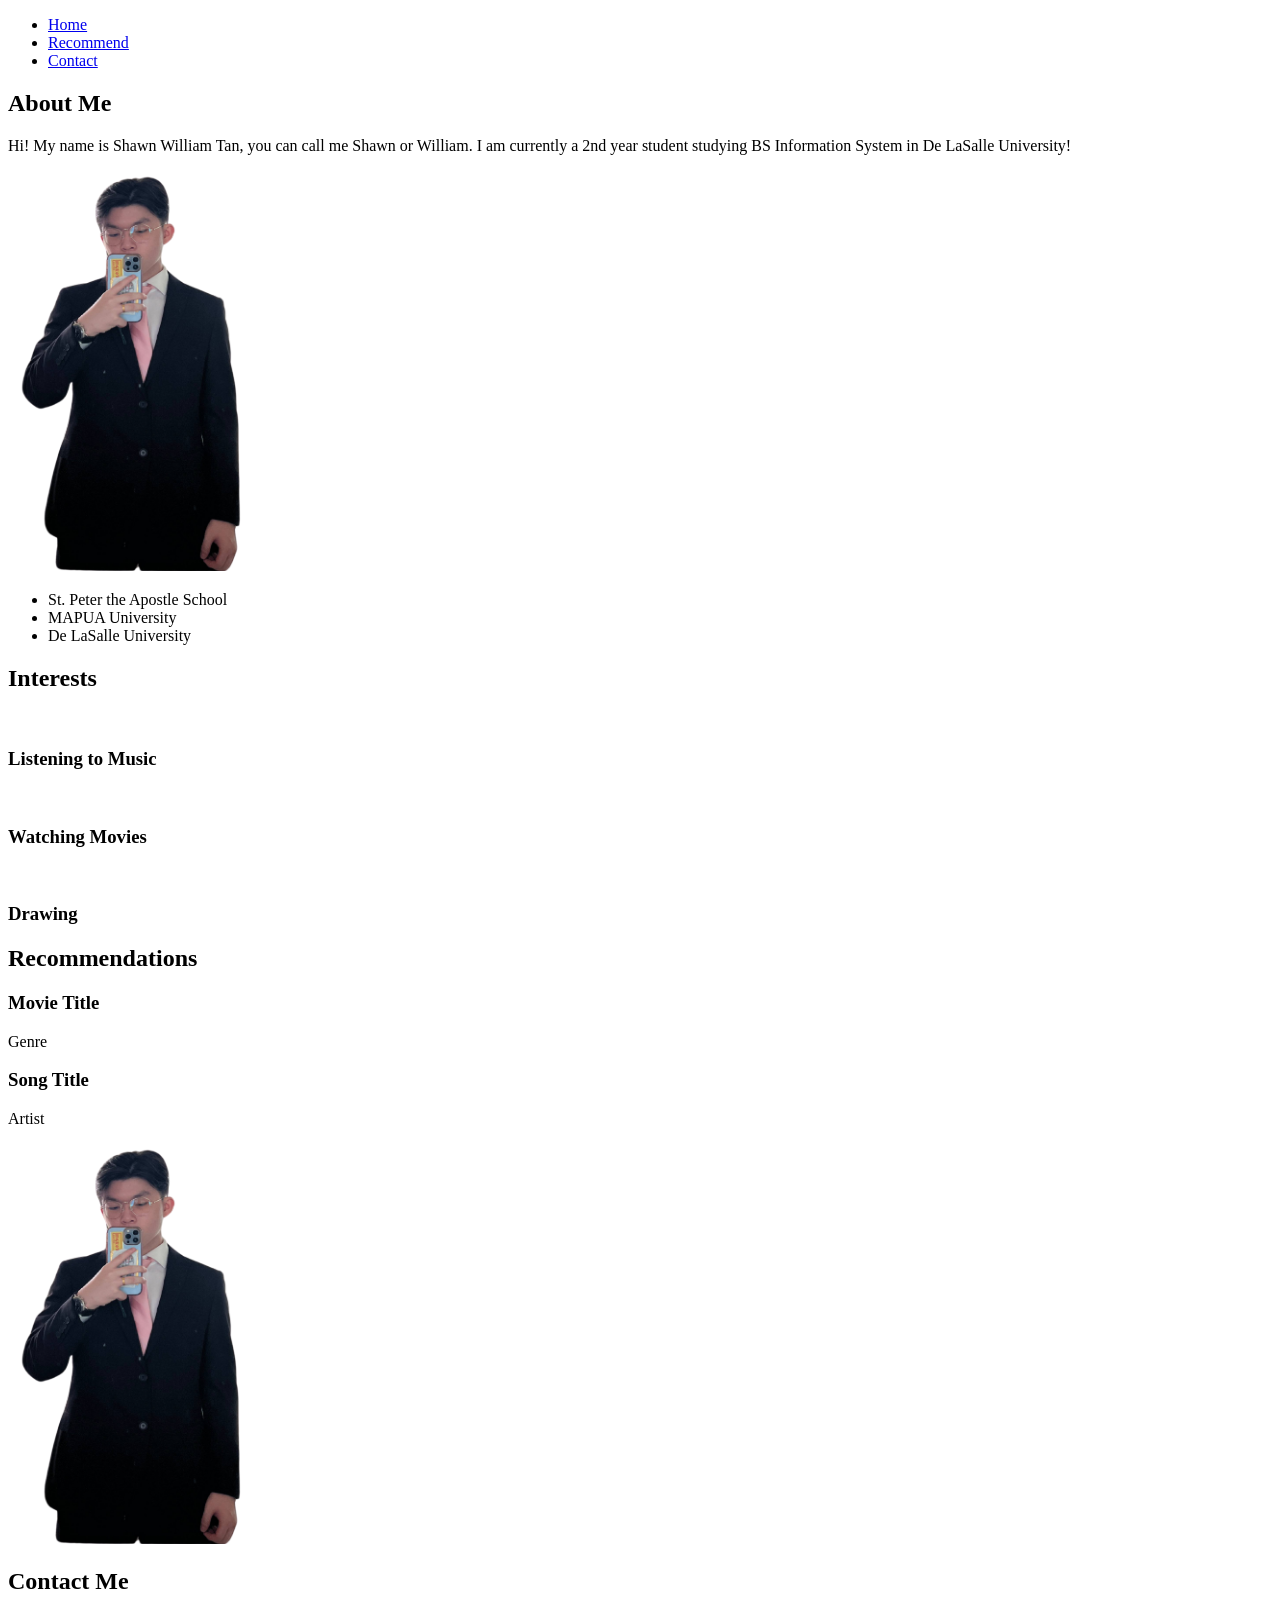
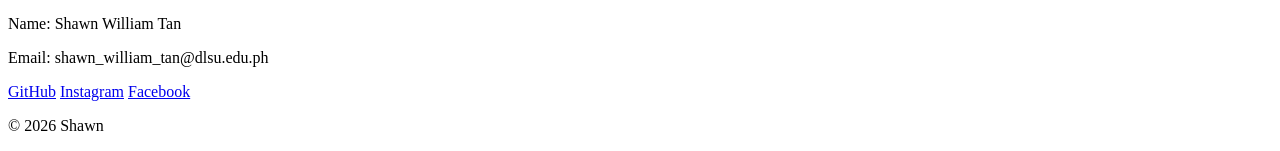
==== index.html @ 8589c16f "Initial website upload" ====
<!DOCTYPE html>
<html lang="en">
<head>
  <meta charset="UTF-8">
  <meta name="viewport" content="width=device-width, initial-scale=1.0">
  <title>CCAPDEV</title>
  <link rel="stylesheet" href="style.css">
</head>

<body>

  <!-- NAVBAR -->
  <header class="header">
    <nav class="navbarcontainer">

      <ul class="nav-links">
        <li><a href="#home">Home</a></li>
        <li><a href="#recommend">Recommend</a></li>
        <li><a href="#contact">Contact</a></li>
      </ul>

    </nav>
  </header>

  <main>

    <!-- ABOUT -->
    <section id="home" class="about">
      <div class="aboutcontainer">

        <div class="abouttext">
          <h2>About Me</h2>
          <p>
            Hi! My name is Shawn William Tan, you can call me Shawn or William. I am currently a 2nd year student studying BS Information System in De LaSalle University!
          </p>

        <div class="aboutimage">
          <img src="resources/profile.jpg" alt="Profile" width="250" height="400">
        </div>

          <ul class="Past Schools">
            <li>St. Peter the Apostle School</li>
            <li>MAPUA University</li>
            <li>De LaSalle University</li>
          </ul>
        </div>

        

      </div>
    </section>

    <!-- INTERESTS -->
    <section class="interests">
      <div class="interestcontainer">

        <h2>Interests</h2>

        <div class="card-grid">

          <article class="card">
            <img src="images/music.jpg" alt="">
            <h3>Listening to Music</h3>
          </article>

          <article class="card">
            <img src="images/movie.jpg" alt="">
            <h3>Watching Movies</h3>
          </article>

          <article class="card">
            <img src="images/drawing.jpg" alt="">
            <h3>Drawing</h3>
          </article>

        </div>

      </div>
    </section>

    <!-- RECOMMENDATIONS -->
    <section id="recommend" class="recommendations">
      <div class="container">

        <h2>Recommendations</h2>

        <div class="recommend-grid">

          <article class="recommend-card">
            <h3>Movie Title</h3>
            <p>Genre</p>
          </article>

          <article class="recommend-card">
            <h3>Song Title</h3>
            <p>Artist</p>
          </article>

        </div>

      </div>
    </section>

    <!-- CONTACT -->
    <section id="contact" class="contact">
      <div class="container contact-layout">

        <div class="contact-image">
          <img src="resources/profile.jpg" width="250" height="400">
        </div>

        <div class="contact-info">
          <h2>Contact Me</h2>

          <p>Name: Shawn William Tan</p>
          <p>Email: shawn_william_tan@dlsu.edu.ph</p>

          <div class="social-links">
            <a href="#">GitHub</a>
            <a href="#">Instagram</a>
            <a href="#">Facebook</a>
          </div>

        </div>

      </div>
    </section>

  </main>

  <footer class="footer">
    <p>© 2026 Shawn</p>
  </footer>

</body>
</html>
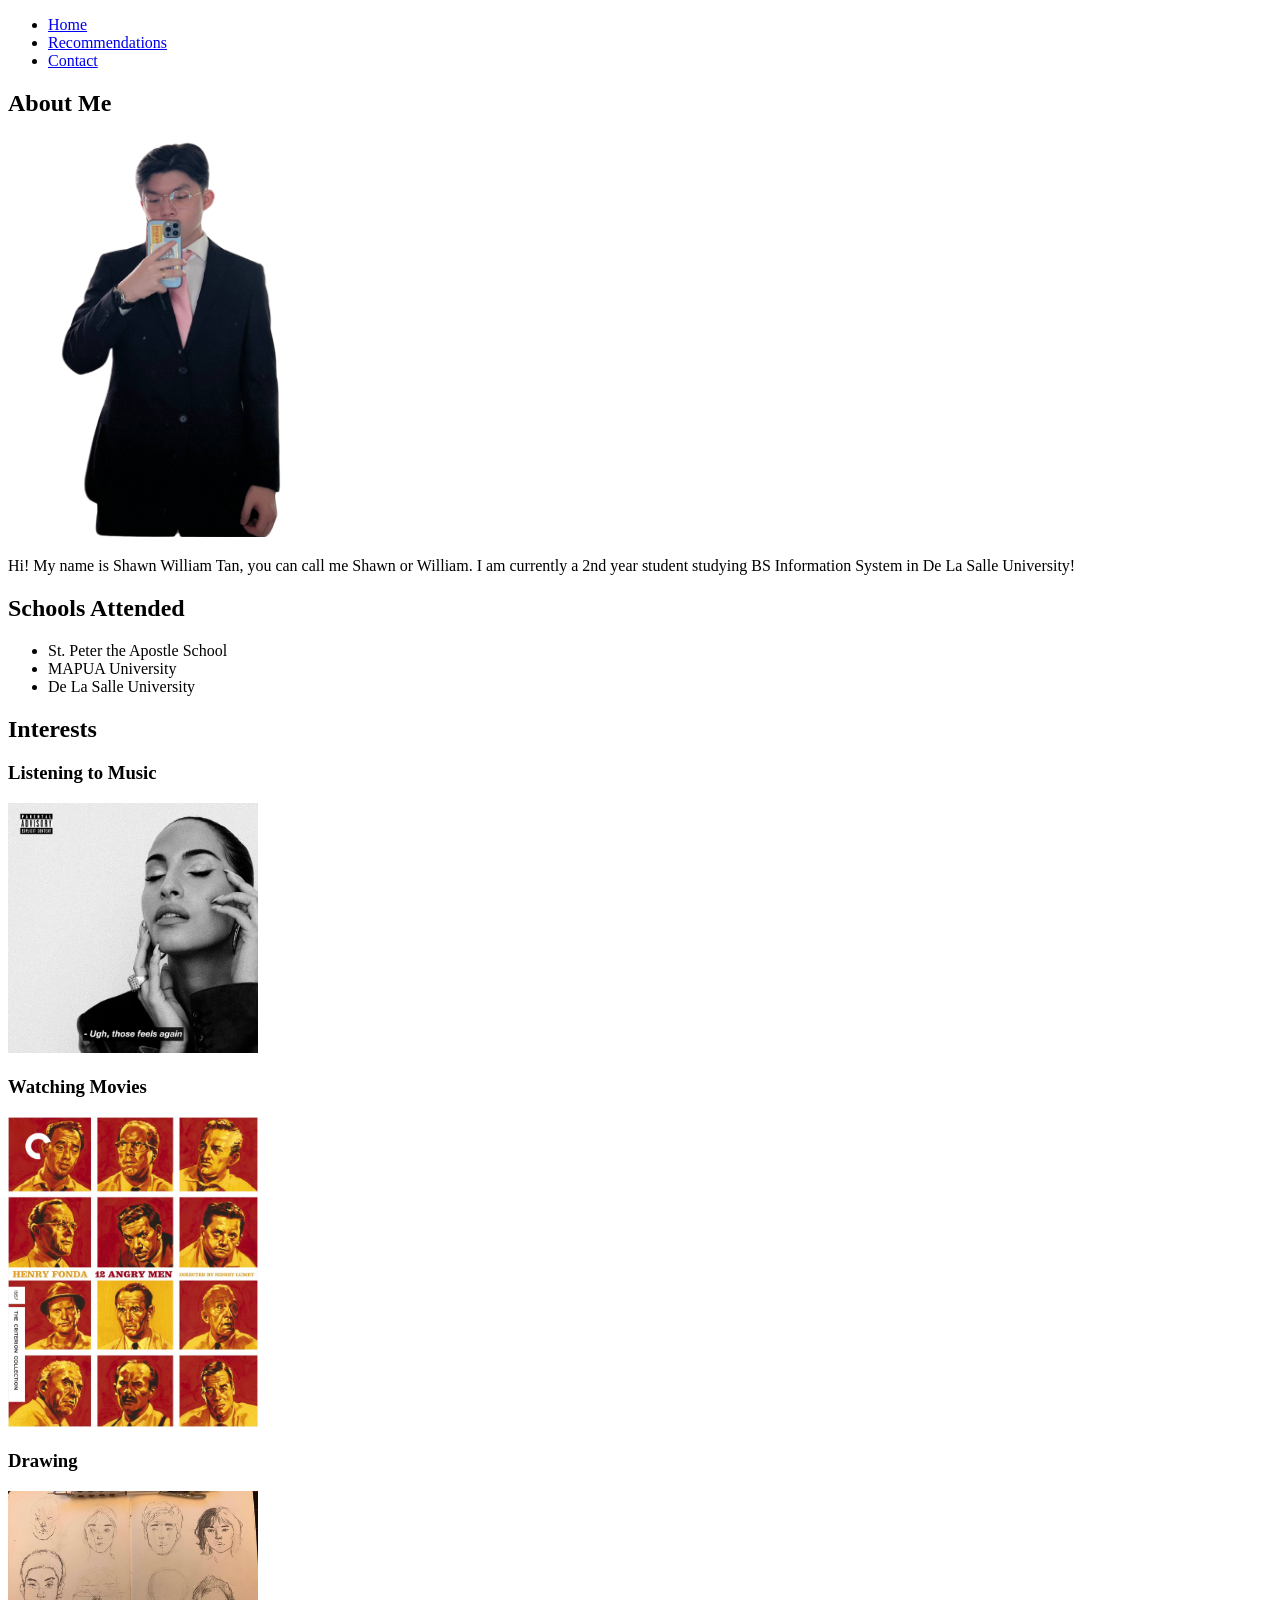
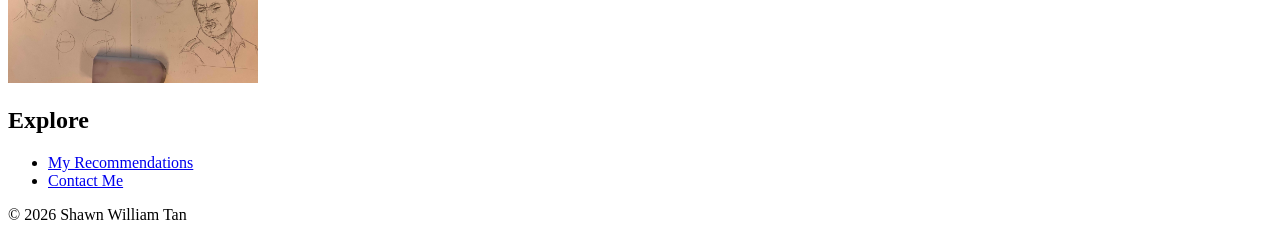
==== commit d30af78e: "More updates" ====
--- a/index.html
+++ b/index.html
@@ -1,136 +1,81 @@
 <!DOCTYPE html>
 <html lang="en">
-<head>
-  <meta charset="UTF-8">
-  <meta name="viewport" content="width=device-width, initial-scale=1.0">
-  <title>CCAPDEV</title>
-  <link rel="stylesheet" href="style.css">
-</head>
+  <head>
+    <meta charset="UTF-8">
+    <meta name="viewport" content="width=device-width, initial-scale=1.0">
+    <title>Shawn William Tan - Home</title>
+  </head>
 
-<body>
+  <body>
 
-  <!-- NAVBAR -->
-  <header class="header">
-    <nav class="navbarcontainer">
+    <header>
+      <nav>
+        <ul>
+          <li><a href="index.html">Home</a></li>
+          <li><a href="recommend.html">Recommendations</a></li>
+          <li><a href="contact.html">Contact</a></li>
+        </ul>
+      </nav>
+    </header>
 
-      <ul class="nav-links">
-        <li><a href="#home">Home</a></li>
-        <li><a href="#recommend">Recommend</a></li>
-        <li><a href="#contact">Contact</a></li>
-      </ul>
+    <main>
 
-    </nav>
-  </header>
+      <!-- ABOUT ME -->
+      <section id="about">
+        <h1>About Me</h1>
 
-  <main>
+        <figure>
+          <img src="resources/profile.jpg" alt="Profile Photo" width="250" height="400">
+        </figure>
 
-    <!-- ABOUT -->
-    <section id="home" class="about">
-      <div class="aboutcontainer">
+        <p>
+          Hi! My name is Shawn William Tan, you can call me Shawn or William.
+          I am currently a 2nd year student studying BS Information System in
+          De La Salle University!
+        </p>
 
-        <div class="abouttext">
-          <h2>About Me</h2>
-          <p>
-            Hi! My name is Shawn William Tan, you can call me Shawn or William. I am currently a 2nd year student studying BS Information System in De LaSalle University!
-          </p>
+        <h2>Schools Attended</h2>
+        <ul>
+          <li>St. Peter the Apostle School</li>
+          <li>MAPUA University</li>
+          <li>De La Salle University</li>
+        </ul>
+      </section>
 
-        <div class="aboutimage">
-          <img src="resources/profile.jpg" alt="Profile" width="250" height="400">
-        </div>
-
-          <ul class="Past Schools">
-            <li>St. Peter the Apostle School</li>
-            <li>MAPUA University</li>
-            <li>De LaSalle University</li>
-          </ul>
-        </div>
-
-        
-
-      </div>
-    </section>
-
-    <!-- INTERESTS -->
-    <section class="interests">
-      <div class="interestcontainer">
-
+      <!-- INTERESTS -->
+      <section id="interests">
         <h2>Interests</h2>
 
-        <div class="card-grid">
+        <article>
+            <h3>Listening to Music</h3>
+            <img src="resources/favmusic.jpg" alt="Music illustration" width="250">
+        </article>
 
-          <article class="card">
-            <img src="images/music.jpg" alt="">
-            <h3>Listening to Music</h3>
-          </article>
+        <article>
+            <h3>Watching Movies</h3>
+            <img src="resources/favmovie.jpg" alt="Movies illustration" width="250"> 
+        </article>
 
-          <article class="card">
-            <img src="images/movie.jpg" alt="">
-            <h3>Watching Movies</h3>
-          </article>
+        <article>
+            <h3>Drawing</h3>
+            <img src="resources/drawing.jpg" alt="Drawing illustration" width="250">
+        </article>
+      </section>
 
-          <article class="card">
-            <img src="images/drawing.jpg" alt="">
-            <h3>Drawing</h3>
-          </article>
+      <!-- INTERNAL PAGE LINKS -->
+      <section id="page-links">
+        <h2>Explore</h2>
+        <ul>
+          <li><a href="recommend.html">My Recommendations</a></li>
+          <li><a href="contact.html">Contact Me</a></li>
+        </ul>
+      </section>
 
-        </div>
+    </main>
 
-      </div>
-    </section>
+    <footer>
+      <p>&copy; 2026 Shawn William Tan</p>
+    </footer>
 
-    <!-- RECOMMENDATIONS -->
-    <section id="recommend" class="recommendations">
-      <div class="container">
-
-        <h2>Recommendations</h2>
-
-        <div class="recommend-grid">
-
-          <article class="recommend-card">
-            <h3>Movie Title</h3>
-            <p>Genre</p>
-          </article>
-
-          <article class="recommend-card">
-            <h3>Song Title</h3>
-            <p>Artist</p>
-          </article>
-
-        </div>
-
-      </div>
-    </section>
-
-    <!-- CONTACT -->
-    <section id="contact" class="contact">
-      <div class="container contact-layout">
-
-        <div class="contact-image">
-          <img src="resources/profile.jpg" width="250" height="400">
-        </div>
-
-        <div class="contact-info">
-          <h2>Contact Me</h2>
-
-          <p>Name: Shawn William Tan</p>
-          <p>Email: shawn_william_tan@dlsu.edu.ph</p>
-
-          <div class="social-links">
-            <a href="#">GitHub</a>
-            <a href="#">Instagram</a>
-            <a href="#">Facebook</a>
-          </div>
-
-        </div>
-
-      </div>
-    </section>
-
-  </main>
-
-  <footer class="footer">
-    <p>© 2026 Shawn</p>
-  </footer>
-
-</body>
-</html>+  </body>
+</html>
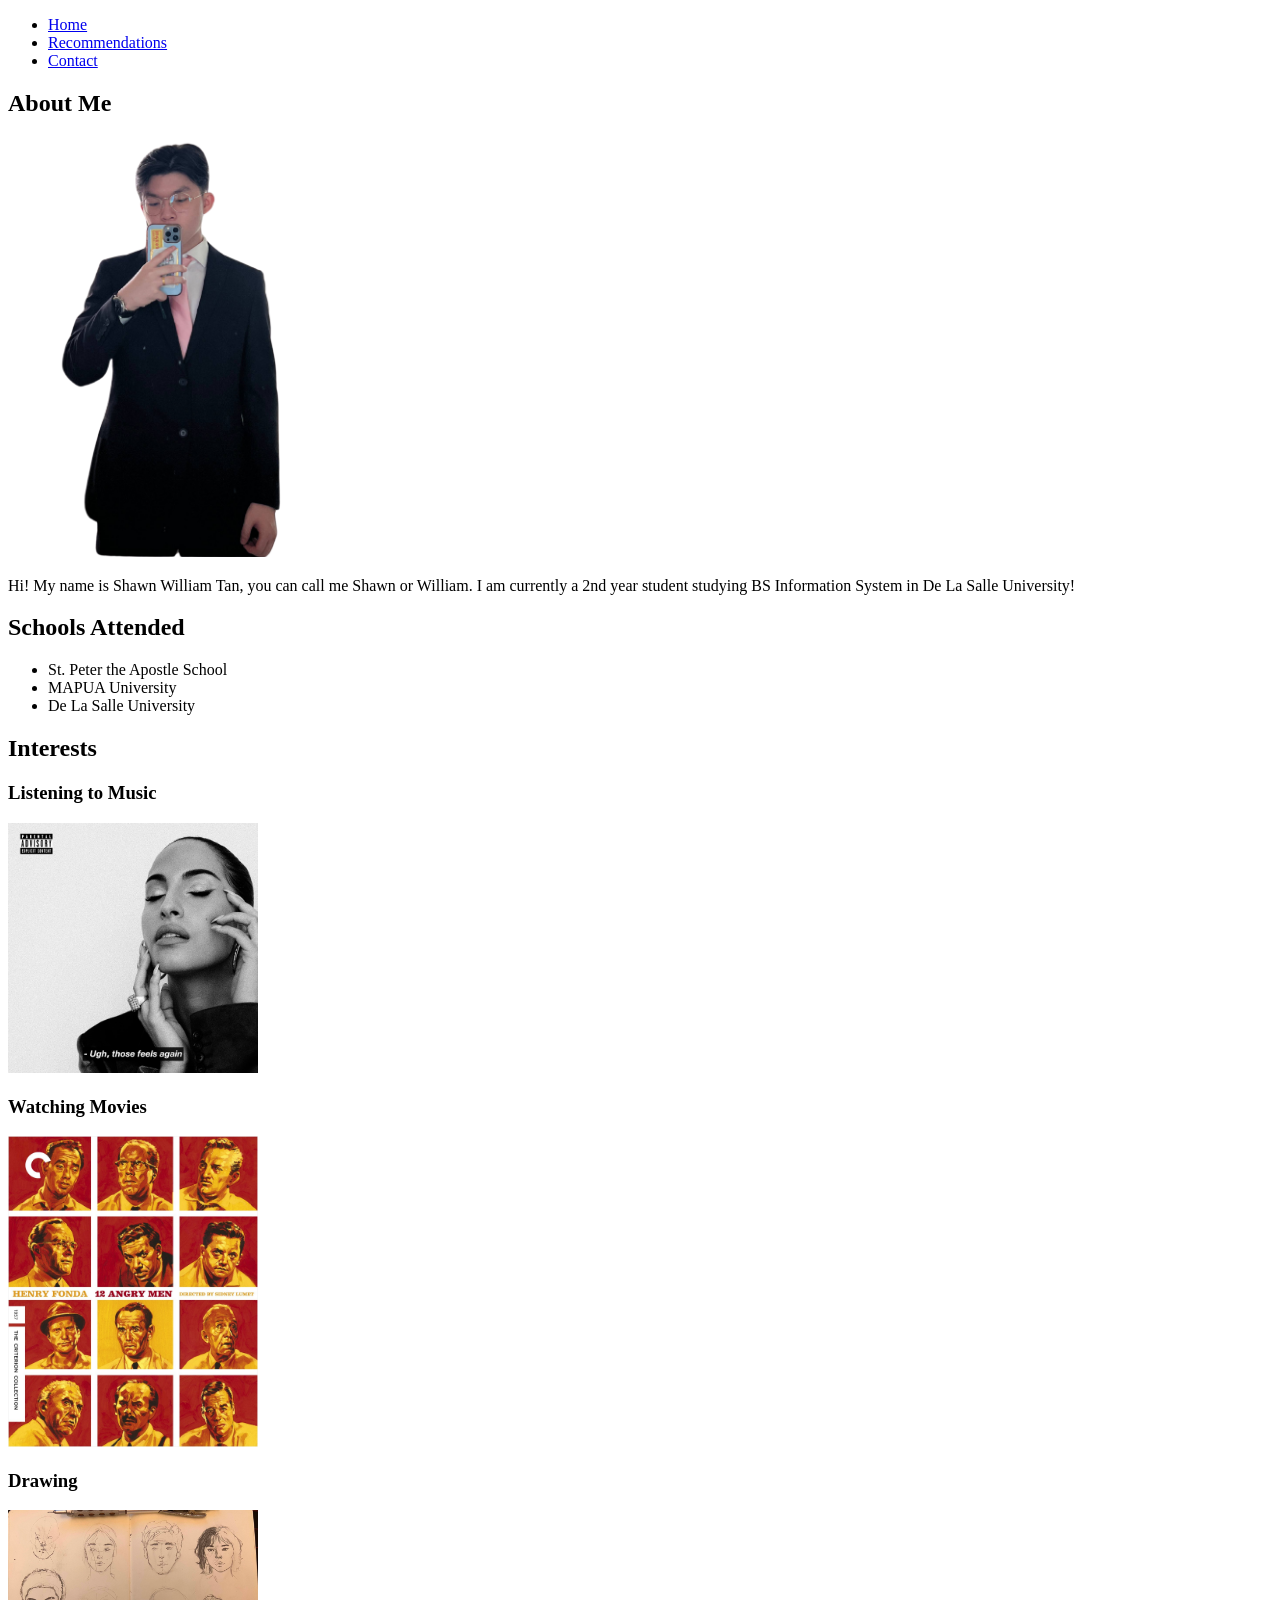
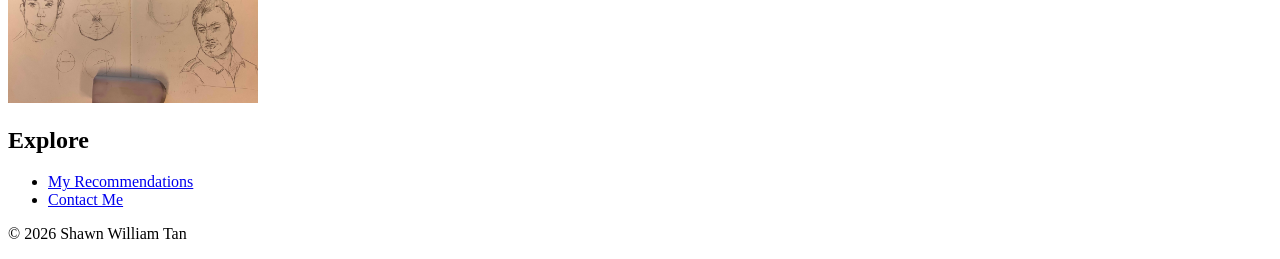
==== commit 63348c93: "more updates" ====
--- a/index.html
+++ b/index.html
@@ -1,13 +1,12 @@
-<!DOCTYPE html>
+<!doctype html>
 <html lang="en">
   <head>
-    <meta charset="UTF-8">
-    <meta name="viewport" content="width=device-width, initial-scale=1.0">
-    <title>Shawn William Tan - Home</title>
+    <meta charset="UTF-8" />
+    <meta name="viewport" content="width=device-width, initial-scale=1.0" />
+    <title>Home</title>
   </head>
 
   <body>
-
     <header>
       <nav>
         <ul>
@@ -19,19 +18,22 @@
     </header>
 
     <main>
-
       <!-- ABOUT ME -->
       <section id="about">
         <h1>About Me</h1>
 
         <figure>
-          <img src="resources/profile.jpg" alt="Profile Photo" width="250" height="400">
+          <img
+            src="resources/profile.jpg"
+            alt="Profile Photo"
+            width="250"
+          />
         </figure>
 
         <p>
-          Hi! My name is Shawn William Tan, you can call me Shawn or William.
-          I am currently a 2nd year student studying BS Information System in
-          De La Salle University!
+          Hi! My name is Shawn William Tan, you can call me Shawn or William. I
+          am currently a 2nd year student studying BS Information System in De
+          La Salle University!
         </p>
 
         <h2>Schools Attended</h2>
@@ -47,18 +49,30 @@
         <h2>Interests</h2>
 
         <article>
-            <h3>Listening to Music</h3>
-            <img src="resources/favmusic.jpg" alt="Music illustration" width="250">
+          <h3>Listening to Music</h3>
+          <img
+            src="resources/favmusic.jpg"
+            alt="Music"
+            width="250"
+          />
         </article>
 
         <article>
-            <h3>Watching Movies</h3>
-            <img src="resources/favmovie.jpg" alt="Movies illustration" width="250"> 
+          <h3>Watching Movies</h3>
+          <img
+            src="resources/favmovie.jpg"
+            alt="Movies"
+            width="250"
+          />
         </article>
 
         <article>
-            <h3>Drawing</h3>
-            <img src="resources/drawing.jpg" alt="Drawing illustration" width="250">
+          <h3>Drawing</h3>
+          <img
+            src="resources/drawing.jpg"
+            alt="Drawing"
+            width="250"
+          />
         </article>
       </section>
 
@@ -70,12 +84,10 @@
           <li><a href="contact.html">Contact Me</a></li>
         </ul>
       </section>
-
     </main>
 
     <footer>
       <p>&copy; 2026 Shawn William Tan</p>
     </footer>
-
   </body>
 </html>
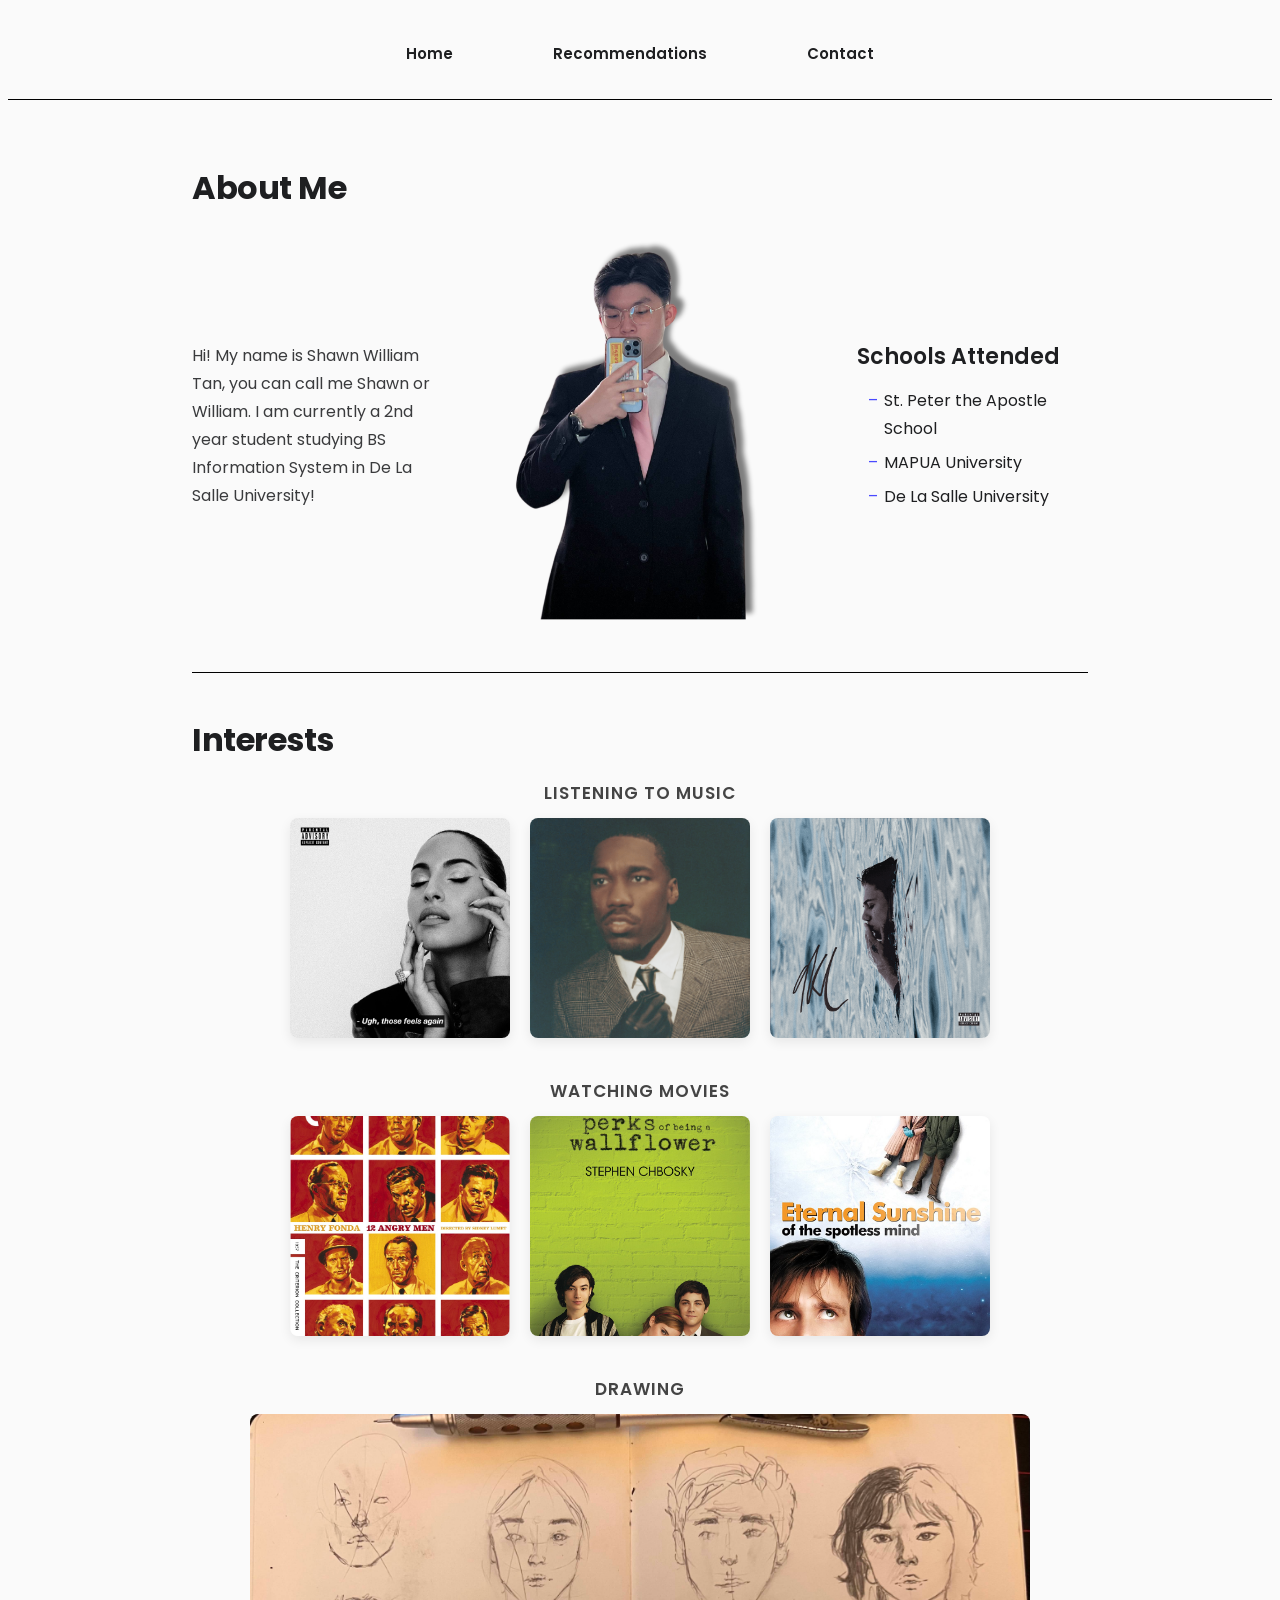
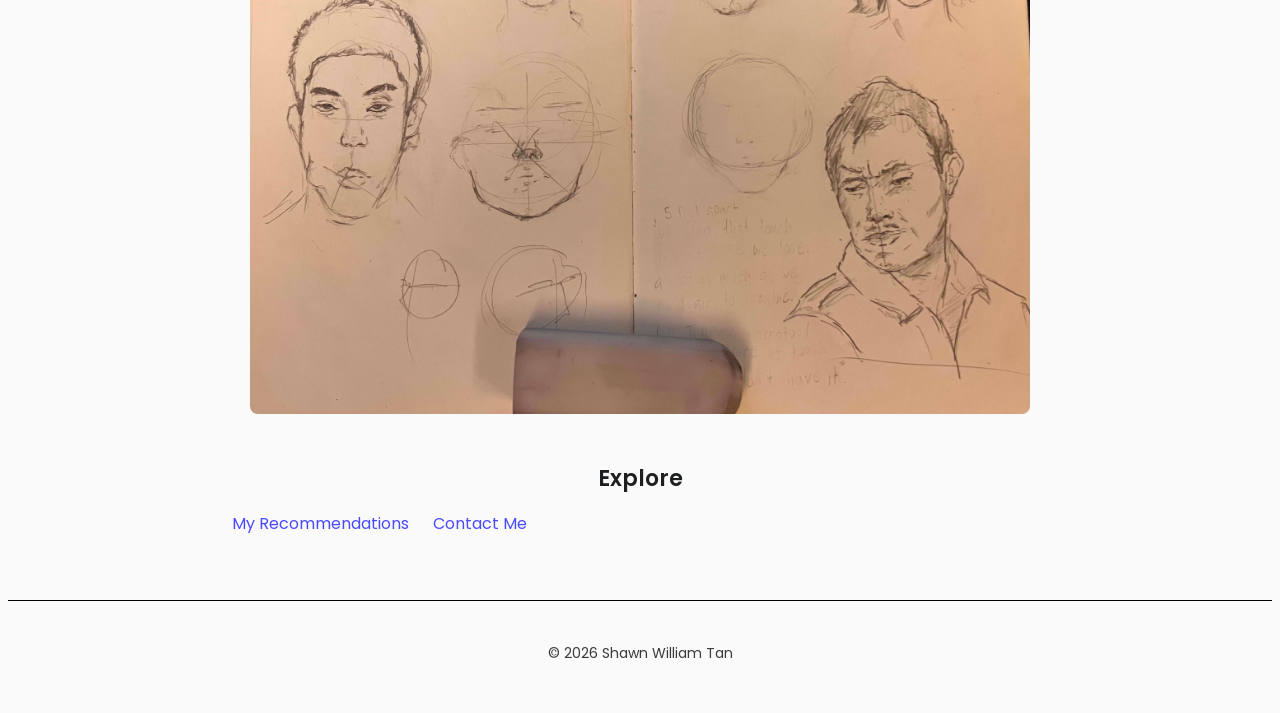
==== commit 7ba0a23b: "added designs also fixed placeholders" ====
--- a/index.html
+++ b/index.html
@@ -1,12 +1,17 @@
-<!doctype html>
+<!DOCTYPE html>
 <html lang="en">
   <head>
     <meta charset="UTF-8" />
     <meta name="viewport" content="width=device-width, initial-scale=1.0" />
-    <title>Home</title>
+    <link rel="preconnect" href="https://fonts.googleapis.com">
+    <link rel="preconnect" href="https://fonts.gstatic.com" crossorigin>
+    <link href="https://fonts.googleapis.com/css2?family=Poppins:wght@400;600;700&display=swap" rel="stylesheet">
+    <link rel="stylesheet" href="style.css">
+    <title>Home — Shawn William Tan</title>
   </head>
 
   <body>
+
     <header>
       <nav>
         <ul>
@@ -18,65 +23,65 @@
     </header>
 
     <main>
+
       <!-- ABOUT ME -->
-      <section id="about">
-        <h1>About Me</h1>
+      <h1>About Me</h1>
+      <section class="about">
 
-        <figure>
-          <img
-            src="resources/profile.jpg"
-            alt="Profile Photo"
-            width="250"
-          />
-        </figure>
+        <div class="abouttext">
+          <p>
+            Hi! My name is Shawn William Tan, you can call me Shawn or William.
+            I am currently a 2nd year student studying BS Information System in
+            De La Salle University!
+          </p>
+        </div>
 
-        <p>
-          Hi! My name is Shawn William Tan, you can call me Shawn or William. I
-          am currently a 2nd year student studying BS Information System in De
-          La Salle University!
-        </p>
+        <div class="img-container">
+          <img src="resources/profile.jpg" class="profile-pic" alt="Profile Photo">
+        </div>
 
-        <h2>Schools Attended</h2>
-        <ul>
-          <li>St. Peter the Apostle School</li>
-          <li>MAPUA University</li>
-          <li>De La Salle University</li>
-        </ul>
+        <div class="abouttext">
+          <h2>Schools Attended</h2>
+          <ul>
+            <li>St. Peter the Apostle School</li>
+            <li>MAPUA University</li>
+            <li>De La Salle University</li>
+          </ul>
+        </div>
+
       </section>
 
       <!-- INTERESTS -->
       <section id="interests">
-        <h2>Interests</h2>
+        <h1>Interests</h1>
 
-        <article>
+        <div class="interest-group">
           <h3>Listening to Music</h3>
-          <img
-            src="resources/favmusic.jpg"
-            alt="Music"
-            width="250"
-          />
-        </article>
+          <div class="music">
+            <img src="resources/whoa.jpg" alt="whoa">
+            <img src="resources/beloved.jpg" alt="beloved">
+            <img src="resources/bif.jpg" alt="bif">
+          </div>
+        </div>
 
-        <article>
+        <div class="interest-group">
           <h3>Watching Movies</h3>
-          <img
-            src="resources/favmovie.jpg"
-            alt="Movies"
-            width="250"
-          />
-        </article>
+          <div class="movie">
+            <img src="resources/angrymen.jpg" alt="12 Angry Men">
+            <img src="resources/wallflower.jpg" alt="Perks of Being a Wallflower">
+            <img src="resources/sunshine.jpg" alt="Sunshine">
+          </div>
+        </div>
 
-        <article>
+        <div class="interest-group">
           <h3>Drawing</h3>
-          <img
-            src="resources/drawing.jpg"
-            alt="Drawing"
-            width="250"
-          />
-        </article>
+          <div class="drawing">
+            <img src="resources/drawing.jpg" alt="Drawing" />
+          </div>
+        </div>
+
       </section>
 
-      <!-- INTERNAL PAGE LINKS -->
       <section id="page-links">
         <h2>Explore</h2>
         <ul>
@@ -84,10 +89,12 @@
           <li><a href="contact.html">Contact Me</a></li>
         </ul>
       </section>
+
     </main>
 
     <footer>
       <p>&copy; 2026 Shawn William Tan</p>
     </footer>
+
   </body>
 </html>
--- a/style.css
+++ b/style.css
@@ -0,0 +1,306 @@
+/* ======================
+   GLOBAL STYLES (ALL PAGES)
+   ====================== */
+
+html {
+  font-family: "Poppins", sans-serif;
+  font-size: 16px;
+  color: #1e1f21;
+  background-color: #fafafa;
+  scroll-behavior: smooth;
+}
+
+body {
+  display: flex;
+  flex-direction: column;
+  min-height: 100vh;
+}
+
+h1 {
+  font-size: 32px;
+  font-weight: 700;
+  letter-spacing: -0.5px;
+  line-height: 1.2;
+  margin-bottom: 20px;
+}
+
+h2 {
+  font-size: 22px;
+  font-weight: 600;
+  text-align: center;
+  margin-bottom: 16px;
+}
+
+h3 {
+  font-size: 17px;
+  font-weight: 600;
+  text-align: center;
+  margin-bottom: 12px;
+  color: #444;
+  text-transform: uppercase;
+  letter-spacing: 1px;
+}
+
+p {
+  line-height: 28px;
+  color: #3a3b3d;
+}
+
+a {
+  color: #4a4aff;
+  text-decoration: none;
+  transition: 0.2s;
+}
+
+a:hover {
+  color: #2b2bcc;
+}
+
+ul {
+  list-style: none;
+}
+
+main {
+  flex: 1;
+  max-width: 1100px;
+  margin: 0 auto;
+  padding: 48px 32px;
+}
+
+/* ======================
+   HEADER / NAV (ALL PAGES)
+   ====================== */
+
+header {
+  position: sticky;
+  top: 0;
+  background-color: rgba(250, 250, 250, 0.95);
+  backdrop-filter: blur(8px);
+  border-bottom: 1px solid #000000;
+  padding: 0 32px;
+}
+
+nav ul {
+  display: flex;
+  gap: 100px;
+  justify-content: center;
+  align-items: center;
+  padding: 17px 0;
+}
+
+nav a {
+  font-size: 15px;
+  font-weight: 600;
+  color: #1e1f21;
+  border-bottom: 2px solid transparent;
+  padding-bottom: 2px;
+  transition: 0.2s;
+}
+
+nav a:hover {
+  color: #4a4aff;
+  border-bottom-color: #4a4aff;
+}
+
+/* ======================
+   INDEX PAGE
+   ====================== */
+
+.about {
+  display: flex;
+  flex-wrap: wrap;
+  gap: 48px;
+  align-items: center;
+  justify-content: center;
+  padding-bottom: 48px;
+  border-bottom: 1px solid #000000;
+  margin-bottom: 48px;
+}
+
+.abouttext {
+  max-width: 260px;
+  font-size: 16px;
+  line-height: 28px;
+}
+
+.abouttext ul {
+  display: flex;
+  flex-direction: column;
+  gap: 6px;
+}
+
+.abouttext ul li {
+  padding-left: 16px;
+  position: relative;
+}
+
+.abouttext ul li::before {
+  content: "–";
+  position: absolute;
+  left: 0;
+  color: #4a4aff;
+}
+
+.img-container {
+  display: flex;
+  justify-content: center;
+}
+
+.profile-pic {
+  width: 280px;
+}
+
+#interests {
+  margin-bottom: 48px;
+}
+
+.interest-group {
+  margin-bottom: 40px;
+}
+
+.music,
+.movie {
+  display: flex;
+  flex-wrap: wrap;
+  justify-content: center;
+  gap: 20px;
+}
+
+.music img,
+.movie img {
+  width: 220px;
+  height: 220px;
+  object-fit: cover;
+  border-radius: 8px;
+  box-shadow: 0 4px 12px rgba(0, 0, 0, 0.08);
+  transition: 0.2s;
+}
+
+.music img:hover,
+.movie img:hover {
+  transform: translateY(-3px);
+}
+
+.drawing {
+  display: flex;
+  justify-content: center;
+}
+
+.drawing img {
+  max-width: 780px;
+  width: 100%;
+  border-radius: 8px;
+}
+
+#page-links ul {
+  display: flex;
+  gap: 24px;
+}
+
+/* ======================
+   RECOMMENDATIONS PAGE
+   ====================== */
+
+.recommendations {
+  max-width: 800px;
+  margin: 0 auto;
+}
+
+.recommendations h1 {
+  text-align: center;
+  margin-bottom: 40px;
+}
+
+.recomovies,
+.recosongs {
+  display: flex;
+  flex-direction: column;
+  align-items: center;
+  gap: 16px;
+  margin-bottom: 48px;
+}
+
+.recomovies p,
+.recosongs p {
+  font-size: 14px;
+  color: #888;
+  text-align: center;
+}
+
+/* TABLES */
+table {
+  width: 100%;
+  max-width: 560px;
+  border-collapse: collapse;
+  font-size: 15px;
+  border: 1px solid #000;
+}
+
+table thead th {
+  padding: 12px 20px;
+  border: 1px solid #000;
+  background-color: #f5f5f5;
+}
+
+table tbody td {
+  padding: 11px 20px;
+  border: 1px solid #000;
+}
+
+/* MEDIA */
+audio {
+  display: block;
+  margin: 8px auto;
+  width: 100%;
+  max-width: 480px;
+}
+
+video {
+  display: block;
+  margin: 12px auto;
+  border-radius: 8px;
+  box-shadow: 0 4px 16px rgba(0, 0, 0, 0.1);
+}
+
+/* ======================
+   CONTACT PAGE
+   ====================== */
+
+#contact-info {
+  max-width: 480px;
+  margin: 0 auto;
+  display: flex;
+  flex-direction: column;
+  align-items: center;
+  gap: 24px;
+  text-align: center;
+}
+
+#contact-info figure img {
+  width: 250px;
+  border-radius: 25%;
+  box-shadow: 0 6px 20px rgba(0, 0, 0, 0.15);
+}
+
+address {
+  font-style: normal;
+  display: flex;
+  flex-direction: column;
+  gap: 6px;
+}
+
+address p {
+  font-size: 15px;
+}
+
+/* ======================
+   FOOTER (ALL PAGES)
+   ====================== */
+
+footer {
+  text-align: center;
+  padding: 24px 32px;
+  font-size: 14px;
+  color: #888;
+  border-top: 1px solid #000000;
+}
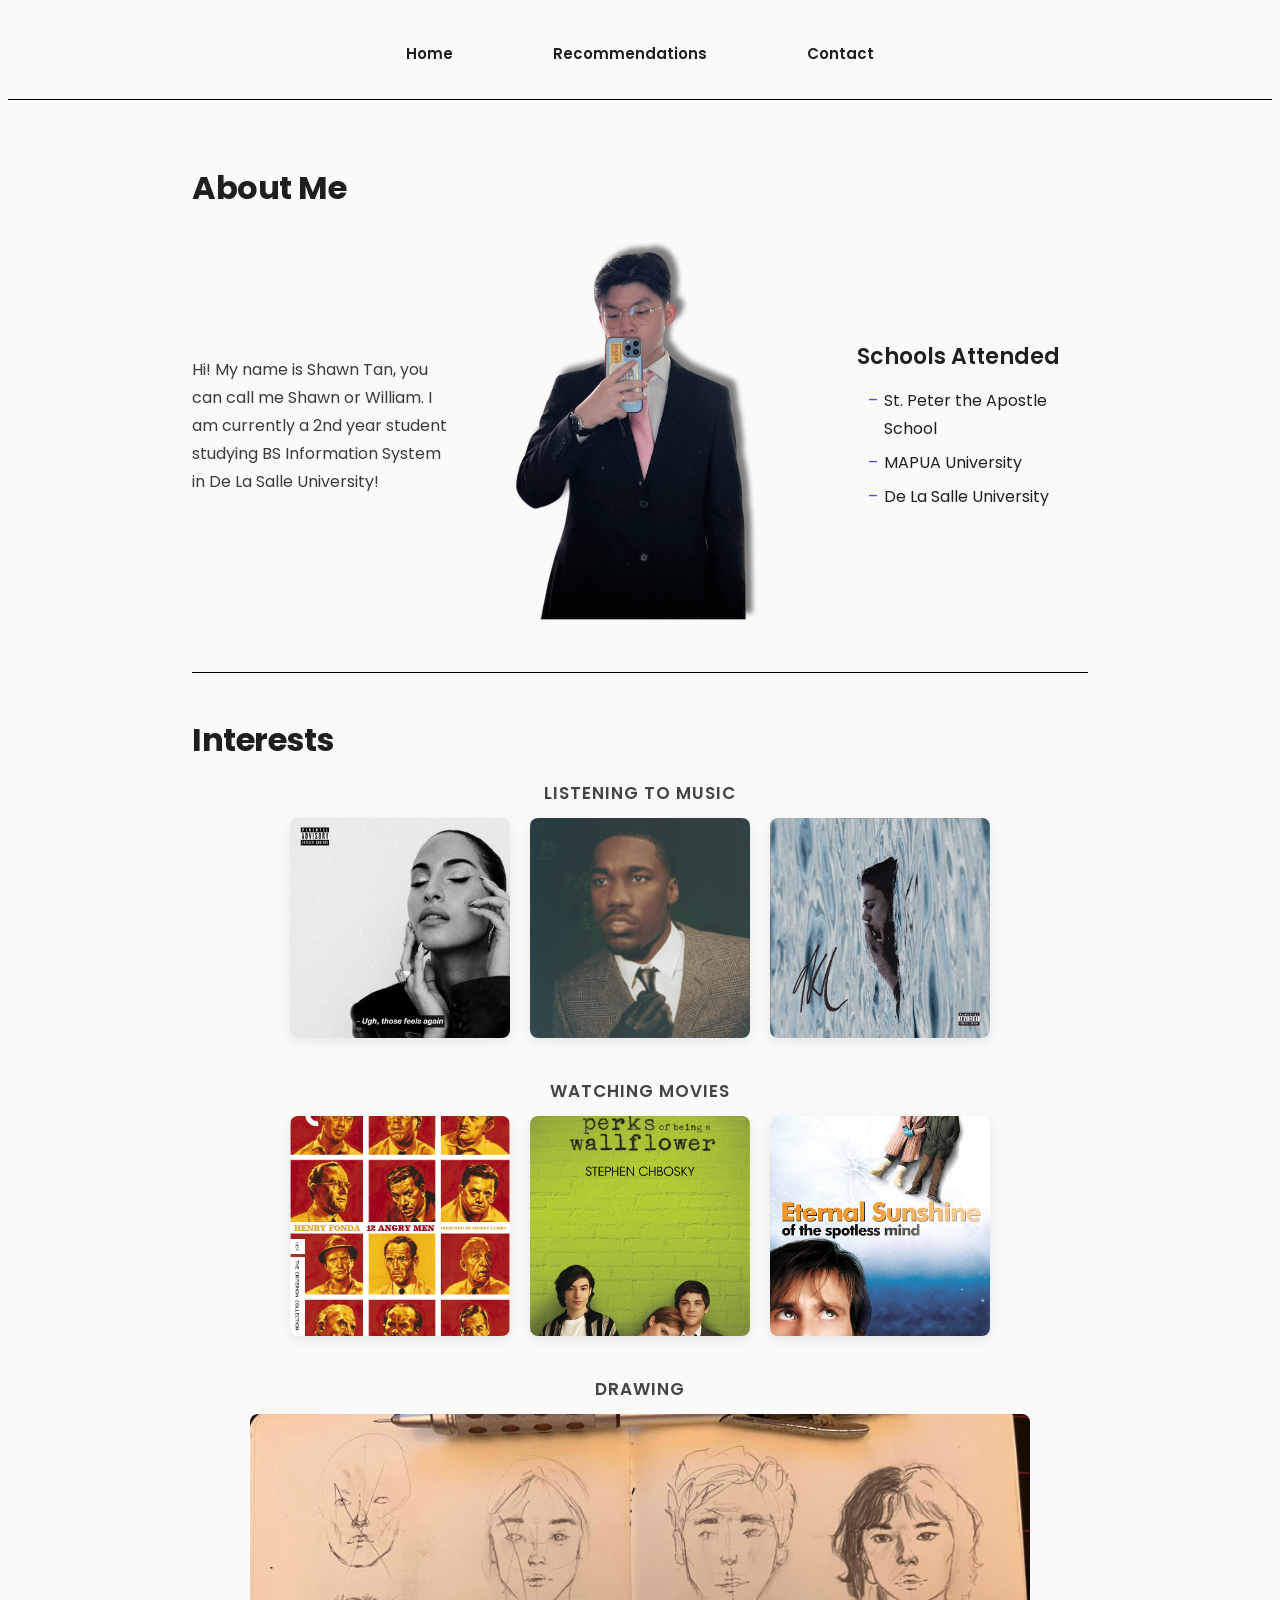
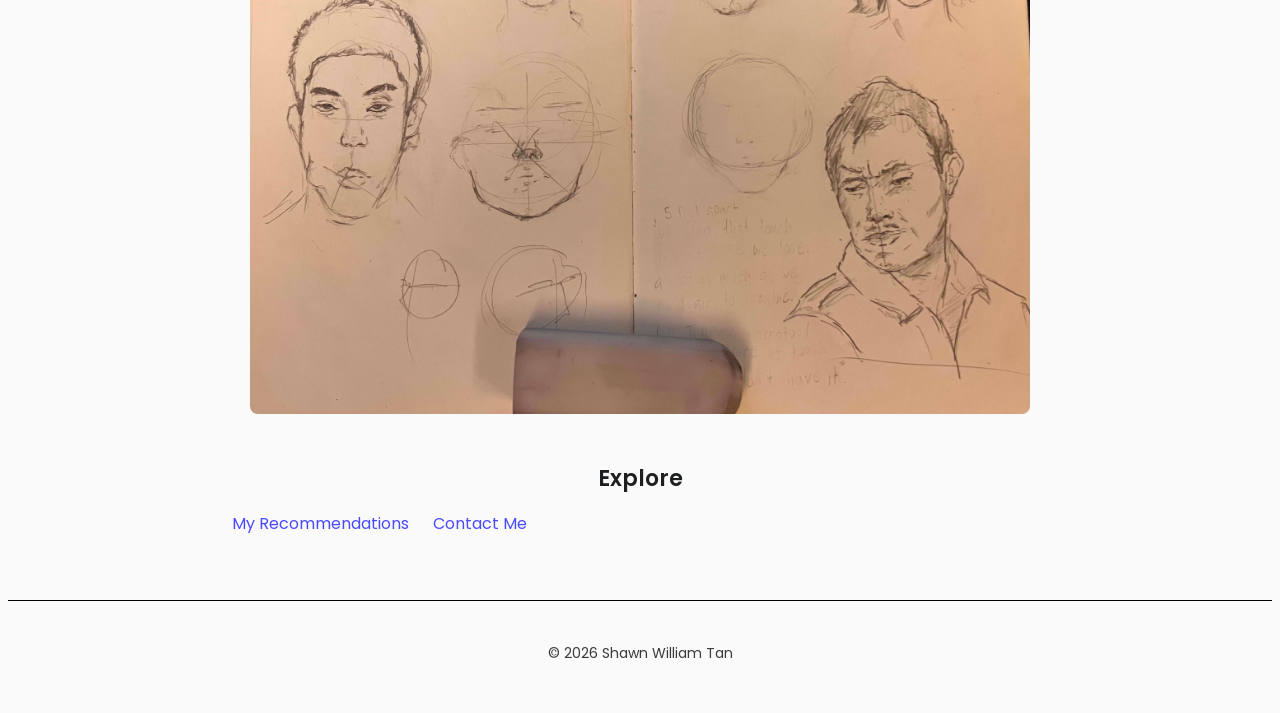
==== commit 46072e6e: "test" ====
--- a/index.html
+++ b/index.html
@@ -11,7 +11,7 @@
   </head>
 
   <body>
-
+    
     <header>
       <nav>
         <ul>
@@ -30,7 +30,7 @@
 
         <div class="abouttext">
           <p>
-            Hi! My name is Shawn William Tan, you can call me Shawn or William.
+            Hi! My name is Shawn Tan, you can call me Shawn or William.
             I am currently a 2nd year student studying BS Information System in
             De La Salle University!
           </p>
--- a/style.css
+++ b/style.css
@@ -178,7 +178,7 @@
 
 .music img:hover,
 .movie img:hover {
-  transform: translateY(-3px);
+  transform: translateY(-14px);
 }
 
 .drawing {
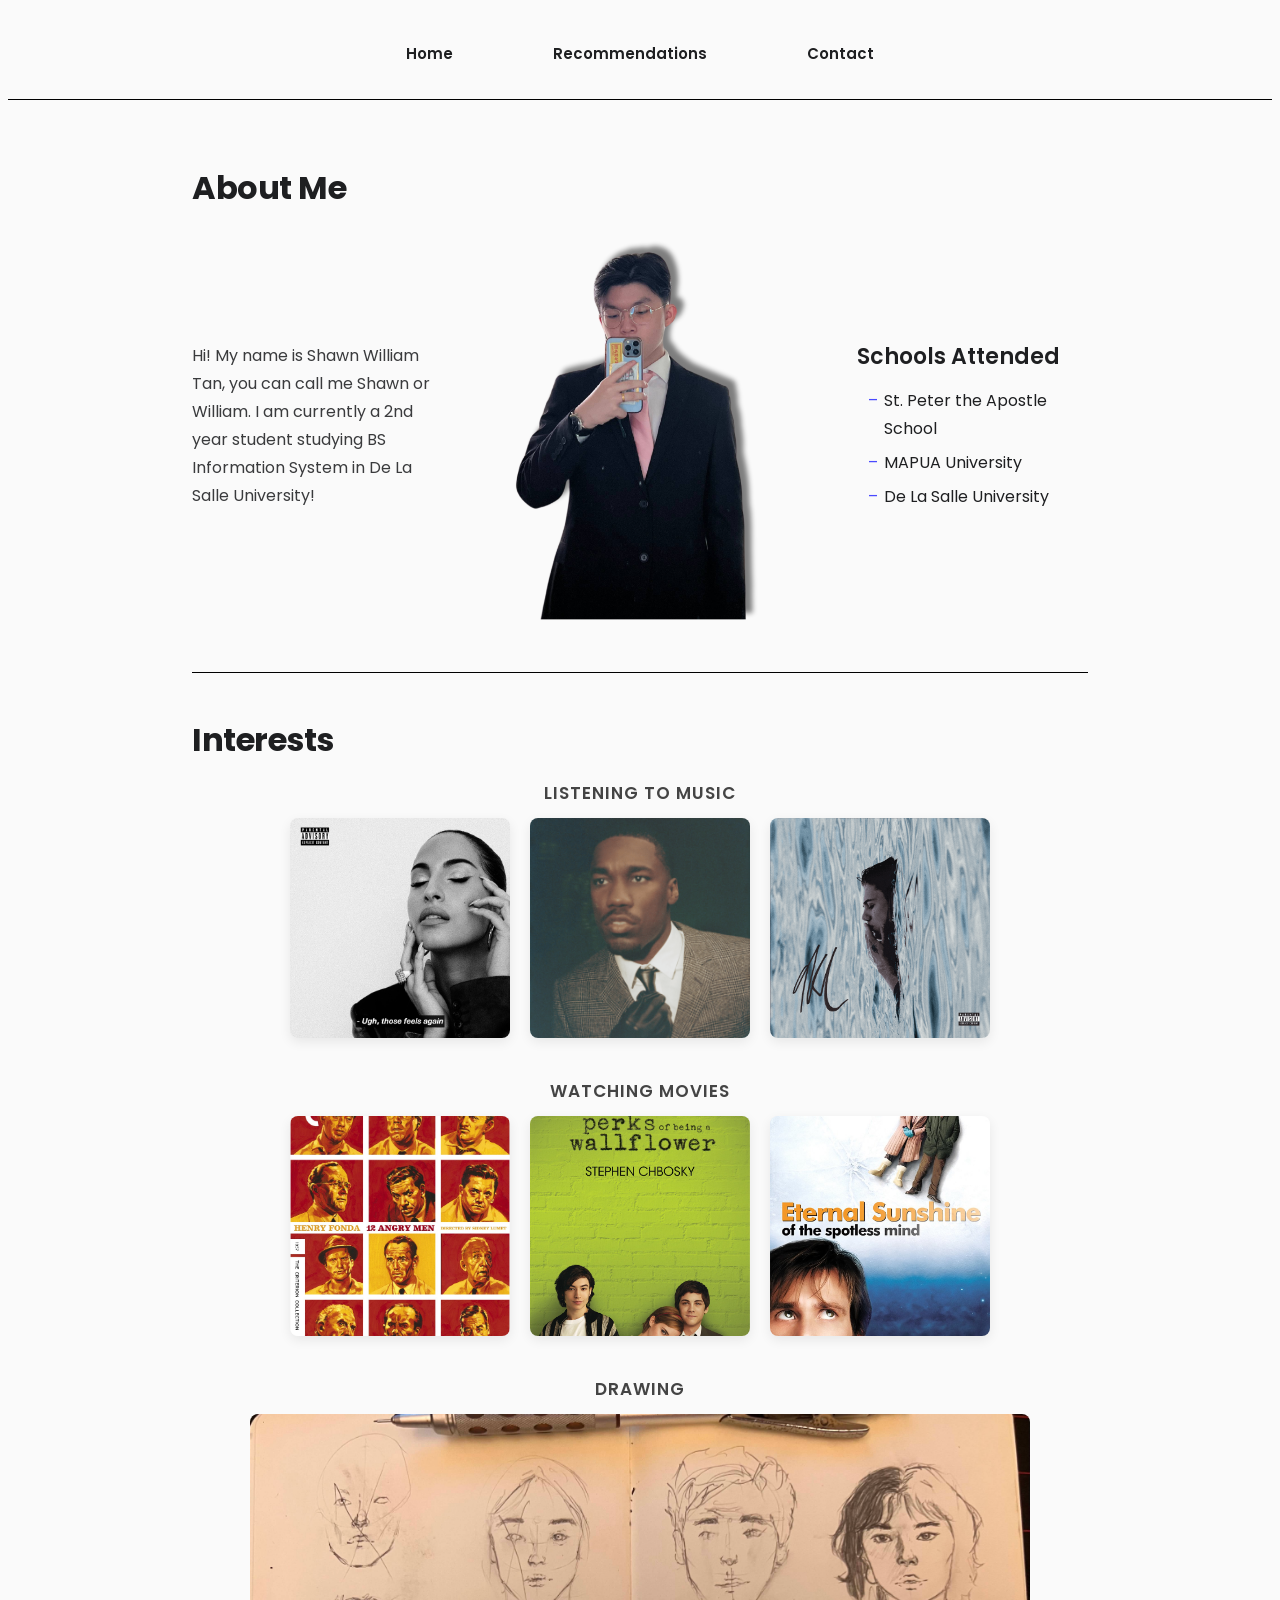
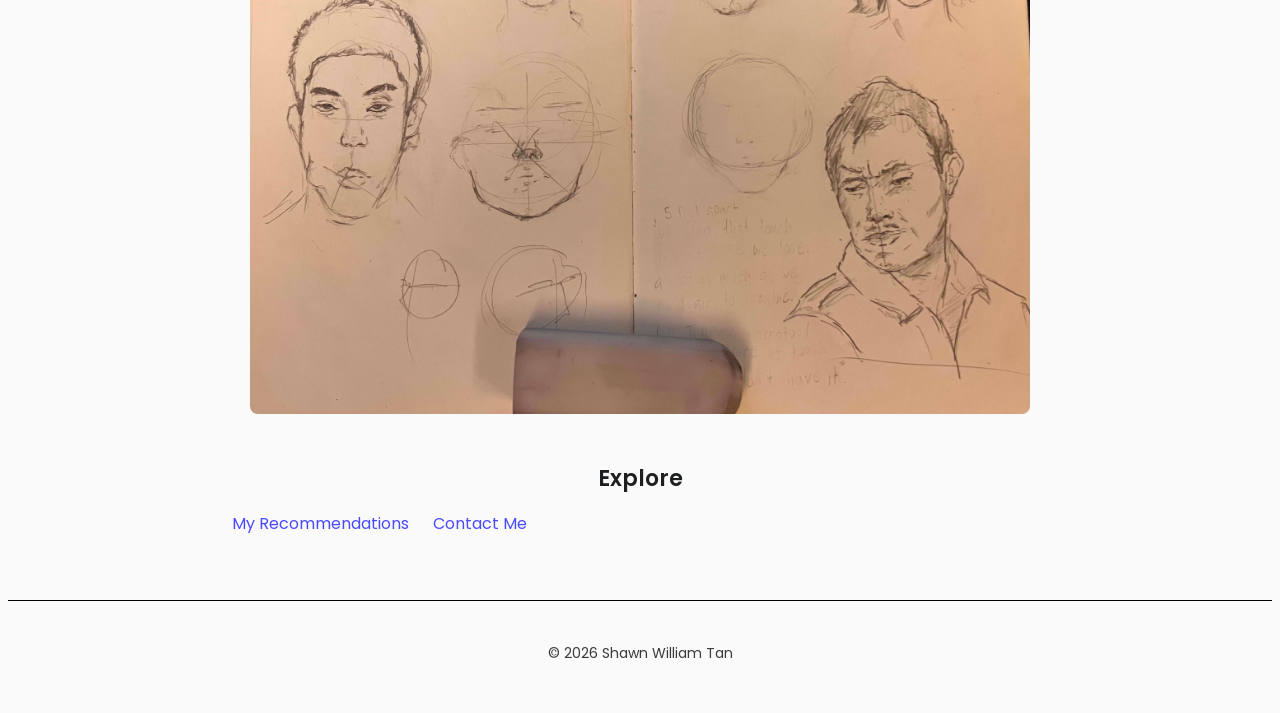
==== commit bbc0ff27: "back normal" ====
--- a/index.html
+++ b/index.html
@@ -30,7 +30,7 @@
 
         <div class="abouttext">
           <p>
-            Hi! My name is Shawn Tan, you can call me Shawn or William.
+            Hi! My name is Shawn William Tan, you can call me Shawn or William.
             I am currently a 2nd year student studying BS Information System in
             De La Salle University!
           </p>
